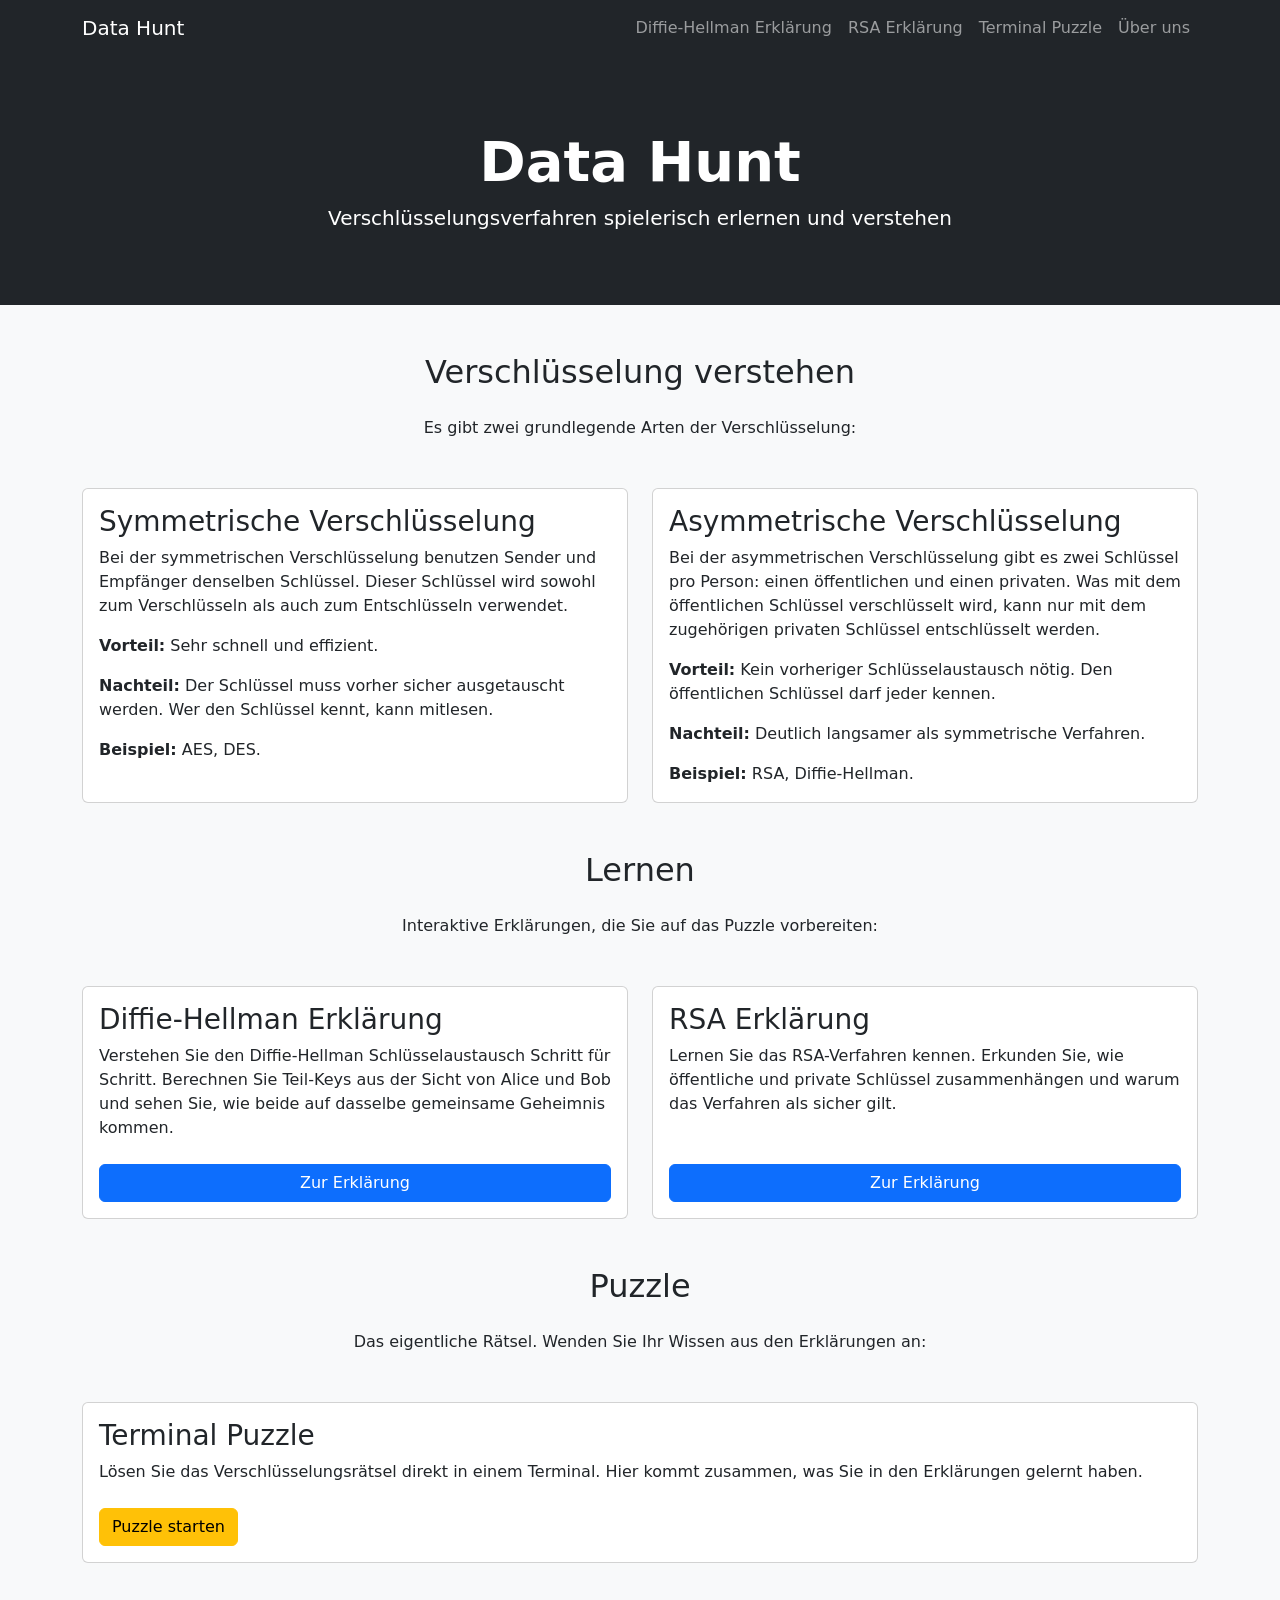
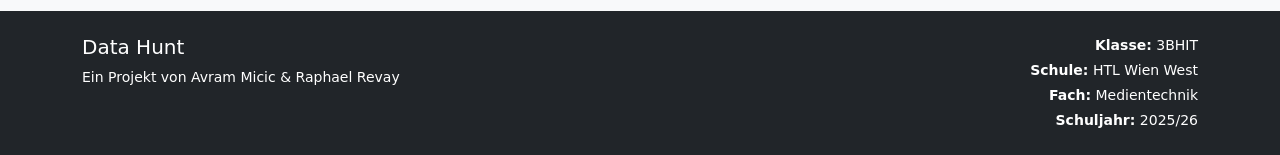
==== index.html @ 5ceb39c6 "Der Verweis als Link zur neuen Seite about.html wurde zu allen anderen Seiten in der Navbar hinzugef" ====
<!DOCTYPE html>
<html lang="de">
<head>
    <meta charset="UTF-8">
    <title>Data Hunt</title>
    <link href="bootstrap/css/bootstrap.min.css" rel="stylesheet">
    <script src="bootstrap/js/bootstrap.bundle.min.js"></script>
</head>
<body class="bg-light d-flex flex-column min-vh-100">
<nav class="navbar navbar-expand-lg navbar-dark bg-dark">
    <div class="container">
        <a class="navbar-brand" href="index.html">Data Hunt</a>
        <div class="navbar-nav">
            <a class="nav-link" href="diffie-hellman-puzzle/index.html">Diffie-Hellman Erklärung</a>
            <a class="nav-link" href="micic-rsa/index.html">RSA Erklärung</a>
            <a class="nav-link" href="terminal-puzzle/index.html">Terminal Puzzle</a>
            <a class="nav-link" href="about-us/about.html">Über uns</a>
        </div>
    </div>
</nav>
<section class="bg-dark text-white py-5">
    <div class="container text-center py-4">
        <h1 class="display-4 fw-bold">Data Hunt</h1>
        <p class="lead mb-0">Verschlüsselungsverfahren spielerisch erlernen und verstehen</p>
    </div>
</section>
<div class="container py-5 flex-grow-1">
    <h2 class="text-center mb-4">Verschlüsselung verstehen</h2>
    <p class="text-center mb-5">Es gibt zwei grundlegende Arten der Verschlüsselung:</p>
    <div class="row g-4 mb-5">
        <div class="col-md-6">
            <div class="card h-100">
                <div class="card-body">
                    <h3 class="card-title">Symmetrische Verschlüsselung</h3>
                    <p>Bei der symmetrischen Verschlüsselung benutzen Sender und Empfänger denselben Schlüssel. Dieser Schlüssel wird sowohl zum Verschlüsseln als auch zum Entschlüsseln verwendet.</p>
                    <p><strong>Vorteil:</strong> Sehr schnell und effizient.</p>
                    <p><strong>Nachteil:</strong> Der Schlüssel muss vorher sicher ausgetauscht werden. Wer den Schlüssel kennt, kann mitlesen.</p>
                    <p class="mb-0"><strong>Beispiel:</strong> AES, DES.</p>
                </div>
            </div>
        </div>
        <div class="col-md-6">
            <div class="card h-100">
                <div class="card-body">
                    <h3 class="card-title">Asymmetrische Verschlüsselung</h3>
                    <p>Bei der asymmetrischen Verschlüsselung gibt es zwei Schlüssel pro Person: einen öffentlichen und einen privaten. Was mit dem öffentlichen Schlüssel verschlüsselt wird, kann nur mit dem zugehörigen privaten Schlüssel entschlüsselt werden.</p>
                    <p><strong>Vorteil:</strong> Kein vorheriger Schlüsselaustausch nötig. Den öffentlichen Schlüssel darf jeder kennen.</p>
                    <p><strong>Nachteil:</strong> Deutlich langsamer als symmetrische Verfahren.</p>
                    <p class="mb-0"><strong>Beispiel:</strong> RSA, Diffie-Hellman.</p>
                </div>
            </div>
        </div>
    </div>
    <h2 class="text-center mb-4">Lernen</h2>
    <p class="text-center mb-5">Interaktive Erklärungen, die Sie auf das Puzzle vorbereiten:</p>
    <div class="row g-4 mb-5">
        <div class="col-md-6">
            <div class="card h-100">
                <div class="card-body d-flex flex-column">
                    <h3 class="card-title">Diffie-Hellman Erklärung</h3>
                    <p class="flex-grow-1">Verstehen Sie den Diffie-Hellman Schlüsselaustausch Schritt für Schritt. Berechnen Sie Teil-Keys aus der Sicht von Alice und Bob und sehen Sie, wie beide auf dasselbe gemeinsame Geheimnis kommen.</p>
                    <a href="diffie-hellman-puzzle/index.html" class="btn btn-primary mt-2">Zur Erklärung</a>
                </div>
            </div>
        </div>
        <div class="col-md-6">
            <div class="card h-100">
                <div class="card-body d-flex flex-column">
                    <h3 class="card-title">RSA Erklärung</h3>
                    <p class="flex-grow-1">Lernen Sie das RSA-Verfahren kennen. Erkunden Sie, wie öffentliche und private Schlüssel zusammenhängen und warum das Verfahren als sicher gilt.</p>
                    <a href="micic-rsa/index.html" class="btn btn-primary mt-2">Zur Erklärung</a>
                </div>
            </div>
        </div>
    </div>
    <h2 class="text-center mb-4">Puzzle</h2>
    <p class="text-center mb-5">Das eigentliche Rätsel. Wenden Sie Ihr Wissen aus den Erklärungen an:</p>
    <div class="row g-4">
        <div class="col-12">
            <div class="card">
                <div class="card-body d-flex flex-column">
                    <h3 class="card-title">Terminal Puzzle</h3>
                    <p>Lösen Sie das Verschlüsselungsrätsel direkt in einem Terminal. Hier kommt zusammen, was Sie in den Erklärungen gelernt haben.</p>
                    <a href="terminal-puzzle/index.html" class="btn btn-warning mt-2 align-self-start">Puzzle starten</a>
                </div>
            </div>
        </div>
    </div>
</div>
<footer class="bg-dark text-white py-4 mt-auto">
    <div class="container">
        <div class="row">
            <div class="col-md-6">
                <h5>Data Hunt</h5>
                <p class="mb-0 small">Ein Projekt von Avram Micic &amp; Raphael Revay</p>
            </div>
            <div class="col-md-6 text-md-end">
                <p class="mb-1 small"><strong>Klasse:</strong> 3BHIT</p>
                <p class="mb-1 small"><strong>Schule:</strong> HTL Wien West</p>
                <p class="mb-1 small"><strong>Fach:</strong> Medientechnik</p>
                <p class="mb-0 small"><strong>Schuljahr:</strong> 2025/26</p>
            </div>
        </div>
    </div>
</footer>
</body>
</html>
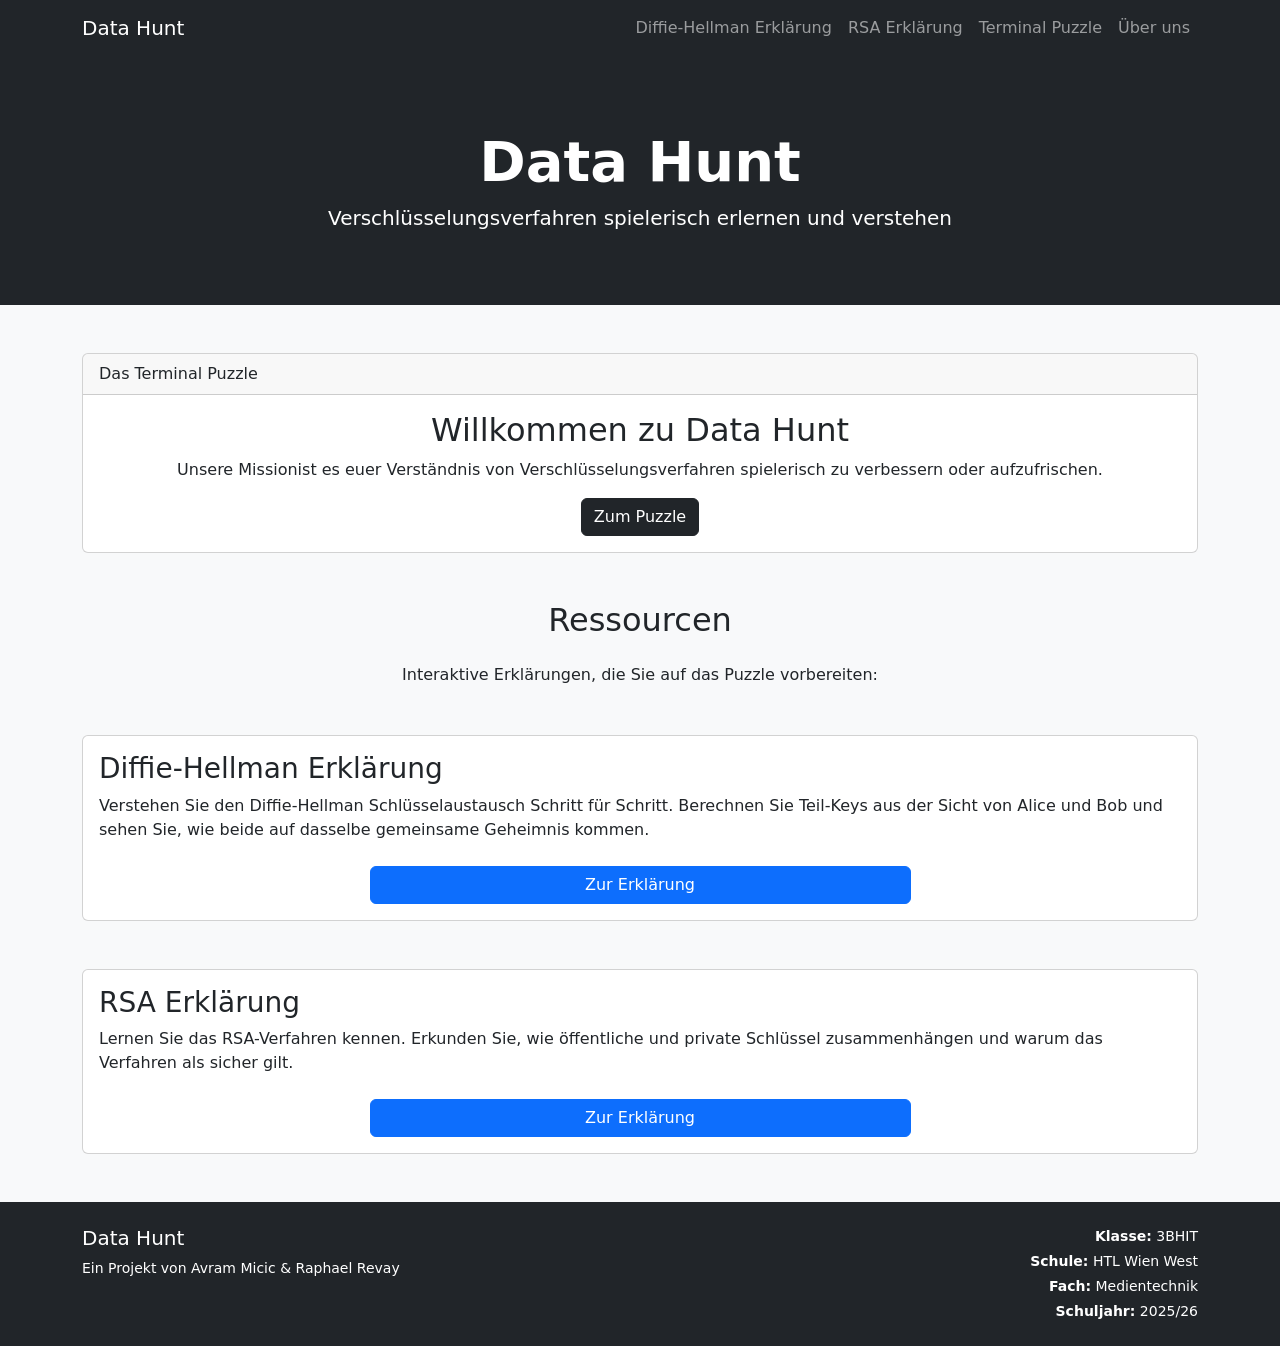
==== commit a0d6cfe7: "Experimentales Layout, hier wurden die Card Elemente, die über die Erklärungen der Verschlüsselungsv" ====
--- a/index.html
+++ b/index.html
@@ -18,14 +18,27 @@
         </div>
     </div>
 </nav>
-<section class="bg-dark text-white py-5">
+<div class="bg-dark text-white py-5">
     <div class="container text-center py-4">
         <h1 class="display-4 fw-bold">Data Hunt</h1>
         <p class="lead mb-0">Verschlüsselungsverfahren spielerisch erlernen und verstehen</p>
     </div>
-</section>
+</div>
 <div class="container py-5 flex-grow-1">
-    <h2 class="text-center mb-4">Verschlüsselung verstehen</h2>
+    <div class="card mb-5">
+        <div class="card-header">
+            Das Terminal Puzzle
+        </div>
+        <div class="card-body text-center">
+            <h2 class="card-title">Willkommen zu Data Hunt</h2>
+            <p class="card-text">Unsere Missionist es euer Verständnis 
+                von Verschlüsselungsverfahren spielerisch zu verbessern oder aufzufrischen.
+
+            </p>
+            <a class="btn btn-dark" href="terminal-puzzle/index.html">Zum Puzzle</a>
+        </div>
+    </div>
+    <!-- <h2 class="text-center mb-4">Verschlüsselung verstehen</h2>
     <p class="text-center mb-5">Es gibt zwei grundlegende Arten der Verschlüsselung:</p>
     <div class="row g-4 mb-5">
         <div class="col-md-6">
@@ -50,32 +63,36 @@
                 </div>
             </div>
         </div>
-    </div>
-    <h2 class="text-center mb-4">Lernen</h2>
+    </div> -->
+    <h2 class="text-center mb-4">Ressourcen</h2>
     <p class="text-center mb-5">Interaktive Erklärungen, die Sie auf das Puzzle vorbereiten:</p>
-    <div class="row g-4 mb-5">
-        <div class="col-md-6">
+    <div class="d-flex flex-column">
+        <div class="mb-5">
             <div class="card h-100">
                 <div class="card-body d-flex flex-column">
                     <h3 class="card-title">Diffie-Hellman Erklärung</h3>
                     <p class="flex-grow-1">Verstehen Sie den Diffie-Hellman Schlüsselaustausch Schritt für Schritt. Berechnen Sie Teil-Keys aus der Sicht von Alice und Bob und sehen Sie, wie beide auf dasselbe gemeinsame Geheimnis kommen.</p>
-                    <a href="diffie-hellman-puzzle/index.html" class="btn btn-primary mt-2">Zur Erklärung</a>
+                    <div class="text-center">
+                        <a href="diffie-hellman-puzzle/index.html" class="btn btn-primary mt-2 w-50">Zur Erklärung</a>
+                    </div>
                 </div>
             </div>
         </div>
-        <div class="col-md-6">
+        <div>
             <div class="card h-100">
                 <div class="card-body d-flex flex-column">
                     <h3 class="card-title">RSA Erklärung</h3>
                     <p class="flex-grow-1">Lernen Sie das RSA-Verfahren kennen. Erkunden Sie, wie öffentliche und private Schlüssel zusammenhängen und warum das Verfahren als sicher gilt.</p>
-                    <a href="micic-rsa/index.html" class="btn btn-primary mt-2">Zur Erklärung</a>
+                    <div class="text-center">
+                        <a href="diffie-hellman-puzzle/index.html" class="btn btn-primary mt-2 w-50">Zur Erklärung</a>
+                    </div>
                 </div>
             </div>
         </div>
     </div>
-    <h2 class="text-center mb-4">Puzzle</h2>
-    <p class="text-center mb-5">Das eigentliche Rätsel. Wenden Sie Ihr Wissen aus den Erklärungen an:</p>
-    <div class="row g-4">
+    <!-- <h2 class="text-center mb-4">Puzzle</h2>
+    <p class="text-center mb-5">Das eigentliche Rätsel. Wenden Sie Ihr Wissen aus den Erklärungen an:</p> -->
+    <!-- <div class="row g-4">
         <div class="col-12">
             <div class="card">
                 <div class="card-body d-flex flex-column">
@@ -85,7 +102,7 @@
                 </div>
             </div>
         </div>
-    </div>
+    </div> -->
 </div>
 <footer class="bg-dark text-white py-4 mt-auto">
     <div class="container">
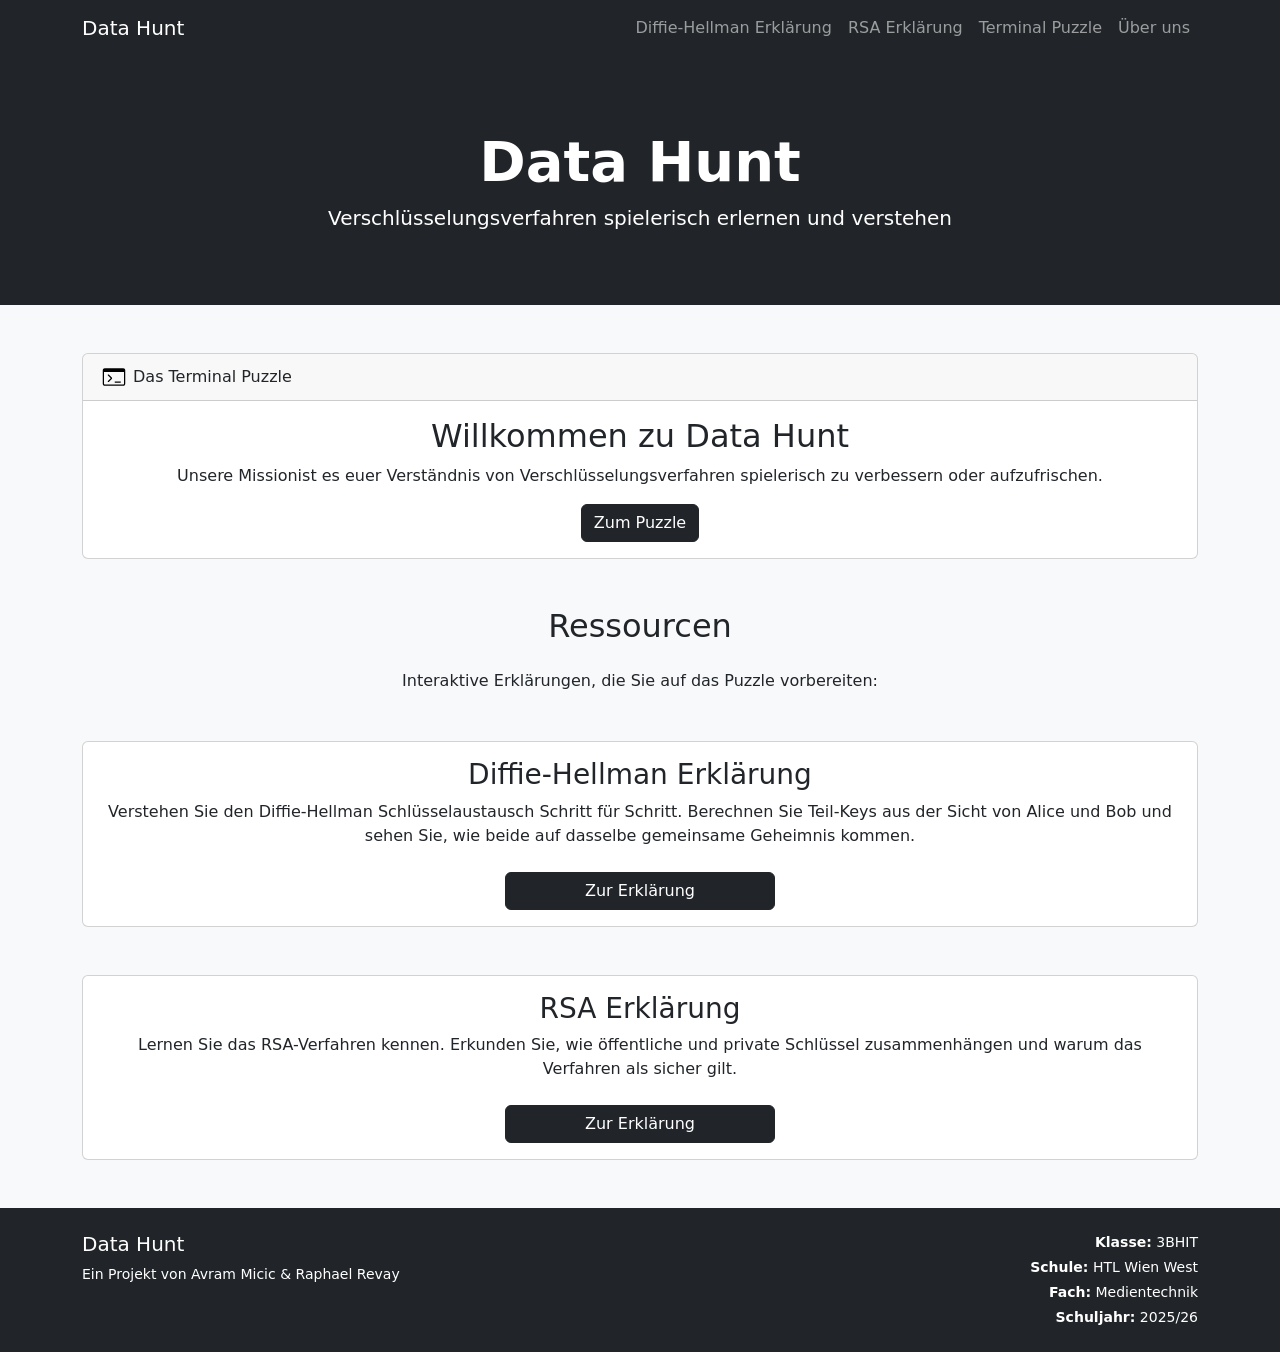
==== commit 70f2a4e8: "Neues stylesheet main.css wurde an die Landing Page gebunden und dieses sorgt dafür, dass das neu ve" ====
--- a/index.html
+++ b/index.html
@@ -5,6 +5,7 @@
     <title>Data Hunt</title>
     <link href="bootstrap/css/bootstrap.min.css" rel="stylesheet">
     <script src="bootstrap/js/bootstrap.bundle.min.js"></script>
+    <link rel="stylesheet" href="css/main.css">
 </head>
 <body class="bg-light d-flex flex-column min-vh-100">
 <nav class="navbar navbar-expand-lg navbar-dark bg-dark">
@@ -26,8 +27,9 @@
 </div>
 <div class="container py-5 flex-grow-1">
     <div class="card mb-5">
-        <div class="card-header">
-            Das Terminal Puzzle
+        <div class="card-header d-flex align-items-center gap-1">
+            <img src="img/terminal-icon.svg" alt="Terminal Icon" id="terminal-icon"/>
+            <span>Das Terminal Puzzle</span>
         </div>
         <div class="card-body text-center">
             <h2 class="card-title">Willkommen zu Data Hunt</h2>
@@ -68,23 +70,23 @@
     <p class="text-center mb-5">Interaktive Erklärungen, die Sie auf das Puzzle vorbereiten:</p>
     <div class="d-flex flex-column">
         <div class="mb-5">
-            <div class="card h-100">
+            <div class="card h-100 text-center">
                 <div class="card-body d-flex flex-column">
                     <h3 class="card-title">Diffie-Hellman Erklärung</h3>
                     <p class="flex-grow-1">Verstehen Sie den Diffie-Hellman Schlüsselaustausch Schritt für Schritt. Berechnen Sie Teil-Keys aus der Sicht von Alice und Bob und sehen Sie, wie beide auf dasselbe gemeinsame Geheimnis kommen.</p>
                     <div class="text-center">
-                        <a href="diffie-hellman-puzzle/index.html" class="btn btn-primary mt-2 w-50">Zur Erklärung</a>
+                        <a href="diffie-hellman-puzzle/index.html" class="btn btn-dark mt-2 w-25">Zur Erklärung</a>
                     </div>
                 </div>
             </div>
         </div>
         <div>
-            <div class="card h-100">
+            <div class="card h-100 text-center">
                 <div class="card-body d-flex flex-column">
                     <h3 class="card-title">RSA Erklärung</h3>
                     <p class="flex-grow-1">Lernen Sie das RSA-Verfahren kennen. Erkunden Sie, wie öffentliche und private Schlüssel zusammenhängen und warum das Verfahren als sicher gilt.</p>
                     <div class="text-center">
-                        <a href="diffie-hellman-puzzle/index.html" class="btn btn-primary mt-2 w-50">Zur Erklärung</a>
+                        <a href="diffie-hellman-puzzle/index.html" class="btn btn-dark mt-2 w-25">Zur Erklärung</a>
                     </div>
                 </div>
             </div>
--- a/css/main.css
+++ b/css/main.css
@@ -0,0 +1,3 @@
+#terminal-icon {
+    width: 30px;
+}
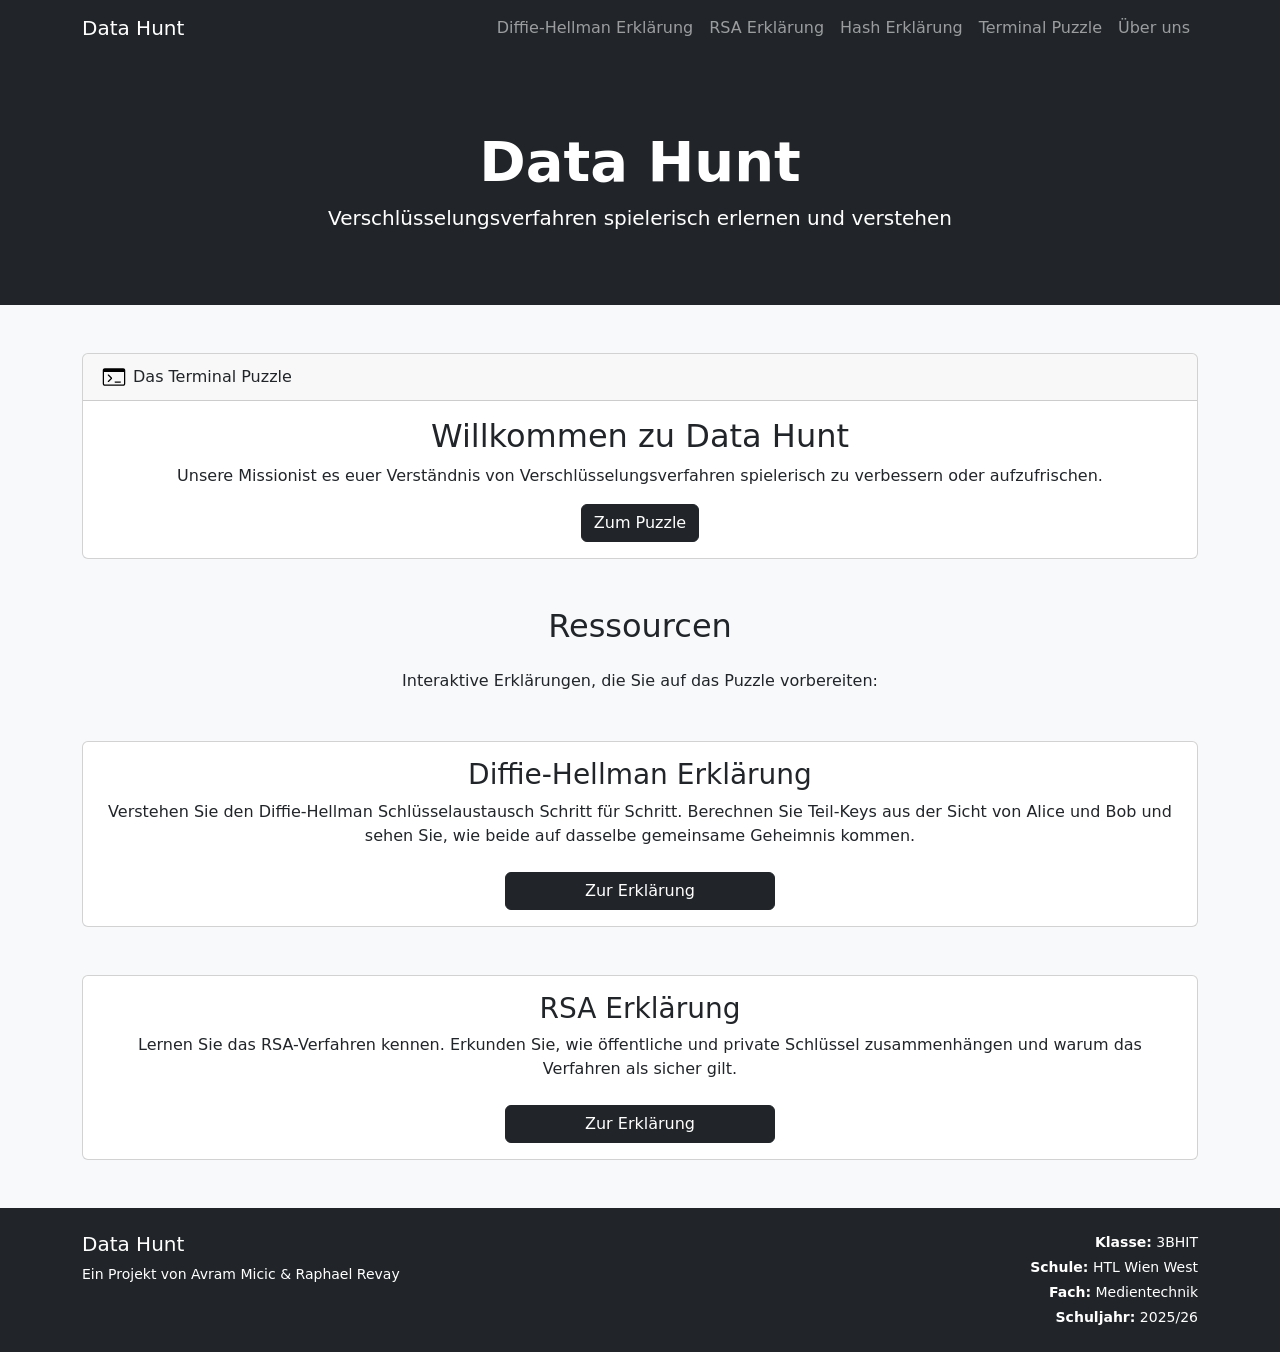
==== commit 6b39ef44: "Eine neue Erklärseite für Hash wurde hinzugefügt und zu jeder Seite die Referenz zur neu hinzugefügt" ====
--- a/index.html
+++ b/index.html
@@ -14,6 +14,7 @@
         <div class="navbar-nav">
             <a class="nav-link" href="diffie-hellman-puzzle/index.html">Diffie-Hellman Erklärung</a>
             <a class="nav-link" href="micic-rsa/index.html">RSA Erklärung</a>
+            <a class="nav-link" href="../Hash/index.html">Hash Erklärung</a>
             <a class="nav-link" href="terminal-puzzle/index.html">Terminal Puzzle</a>
             <a class="nav-link" href="about-us/about.html">Über uns</a>
         </div>
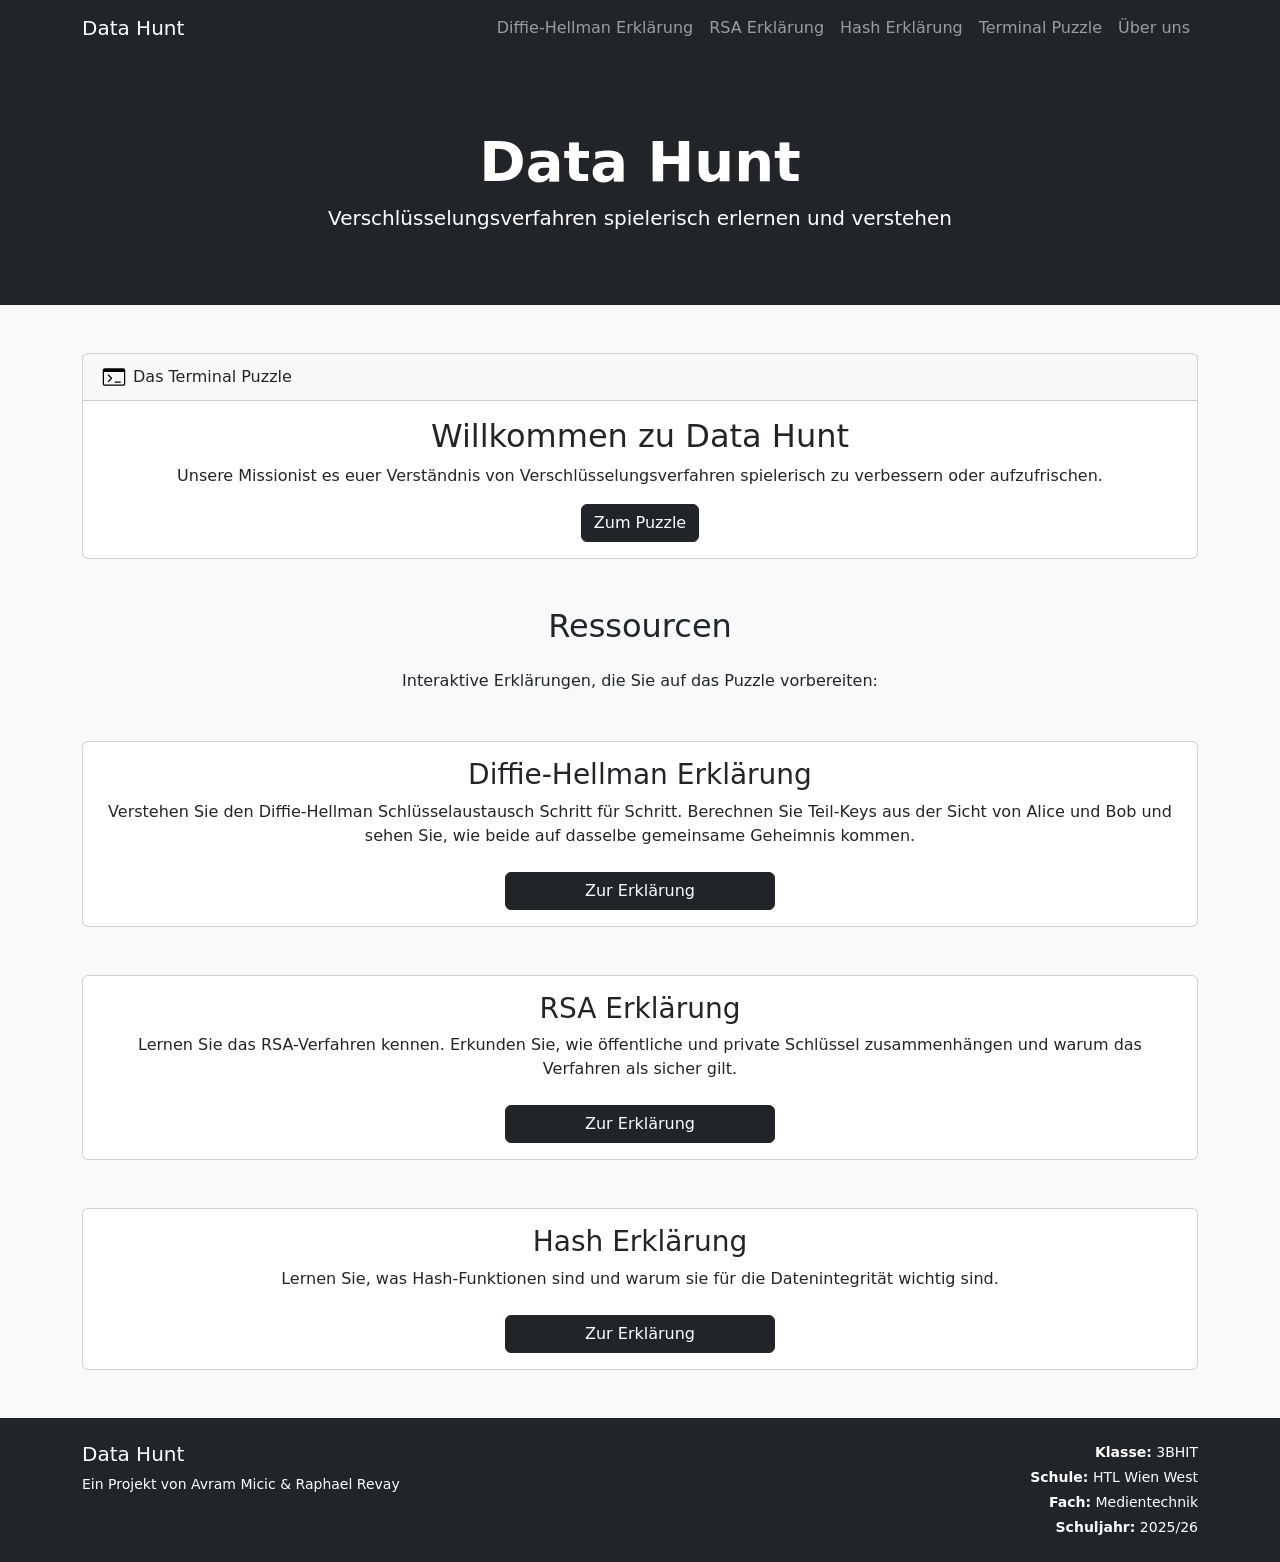
==== commit 72664597: "README.md wurde für eine kurze Beschreibung des Projekts beigefügt. Ein neuer Knopf wurde zum Textfe" ====
--- a/index.html
+++ b/index.html
@@ -6,6 +6,7 @@
     <link href="bootstrap/css/bootstrap.min.css" rel="stylesheet">
     <script src="bootstrap/js/bootstrap.bundle.min.js"></script>
     <link rel="stylesheet" href="css/main.css">
+    <link rel="icon" type="image/x-icon" href="img/protection.png">
 </head>
 <body class="bg-light d-flex flex-column min-vh-100">
 <nav class="navbar navbar-expand-lg navbar-dark bg-dark">
@@ -81,13 +82,24 @@
                 </div>
             </div>
         </div>
-        <div>
+        <div class="mb-5">
             <div class="card h-100 text-center">
                 <div class="card-body d-flex flex-column">
                     <h3 class="card-title">RSA Erklärung</h3>
                     <p class="flex-grow-1">Lernen Sie das RSA-Verfahren kennen. Erkunden Sie, wie öffentliche und private Schlüssel zusammenhängen und warum das Verfahren als sicher gilt.</p>
                     <div class="text-center">
-                        <a href="diffie-hellman-puzzle/index.html" class="btn btn-dark mt-2 w-25">Zur Erklärung</a>
+                        <a href="micic-rsa/index.html" class="btn btn-dark mt-2 w-25">Zur Erklärung</a>
+                    </div>
+                </div>
+            </div>
+        </div>
+        <div>
+            <div class="card h-100 text-center">
+                <div class="card-body d-flex flex-column">
+                    <h3 class="card-title">Hash Erklärung</h3>
+                    <p class="flex-grow-1">Lernen Sie, was Hash-Funktionen sind und warum sie für die Datenintegrität wichtig sind.</p>
+                    <div class="text-center">
+                        <a href="Hash/index.html" class="btn btn-dark mt-2 w-25">Zur Erklärung</a>
                     </div>
                 </div>
             </div>
